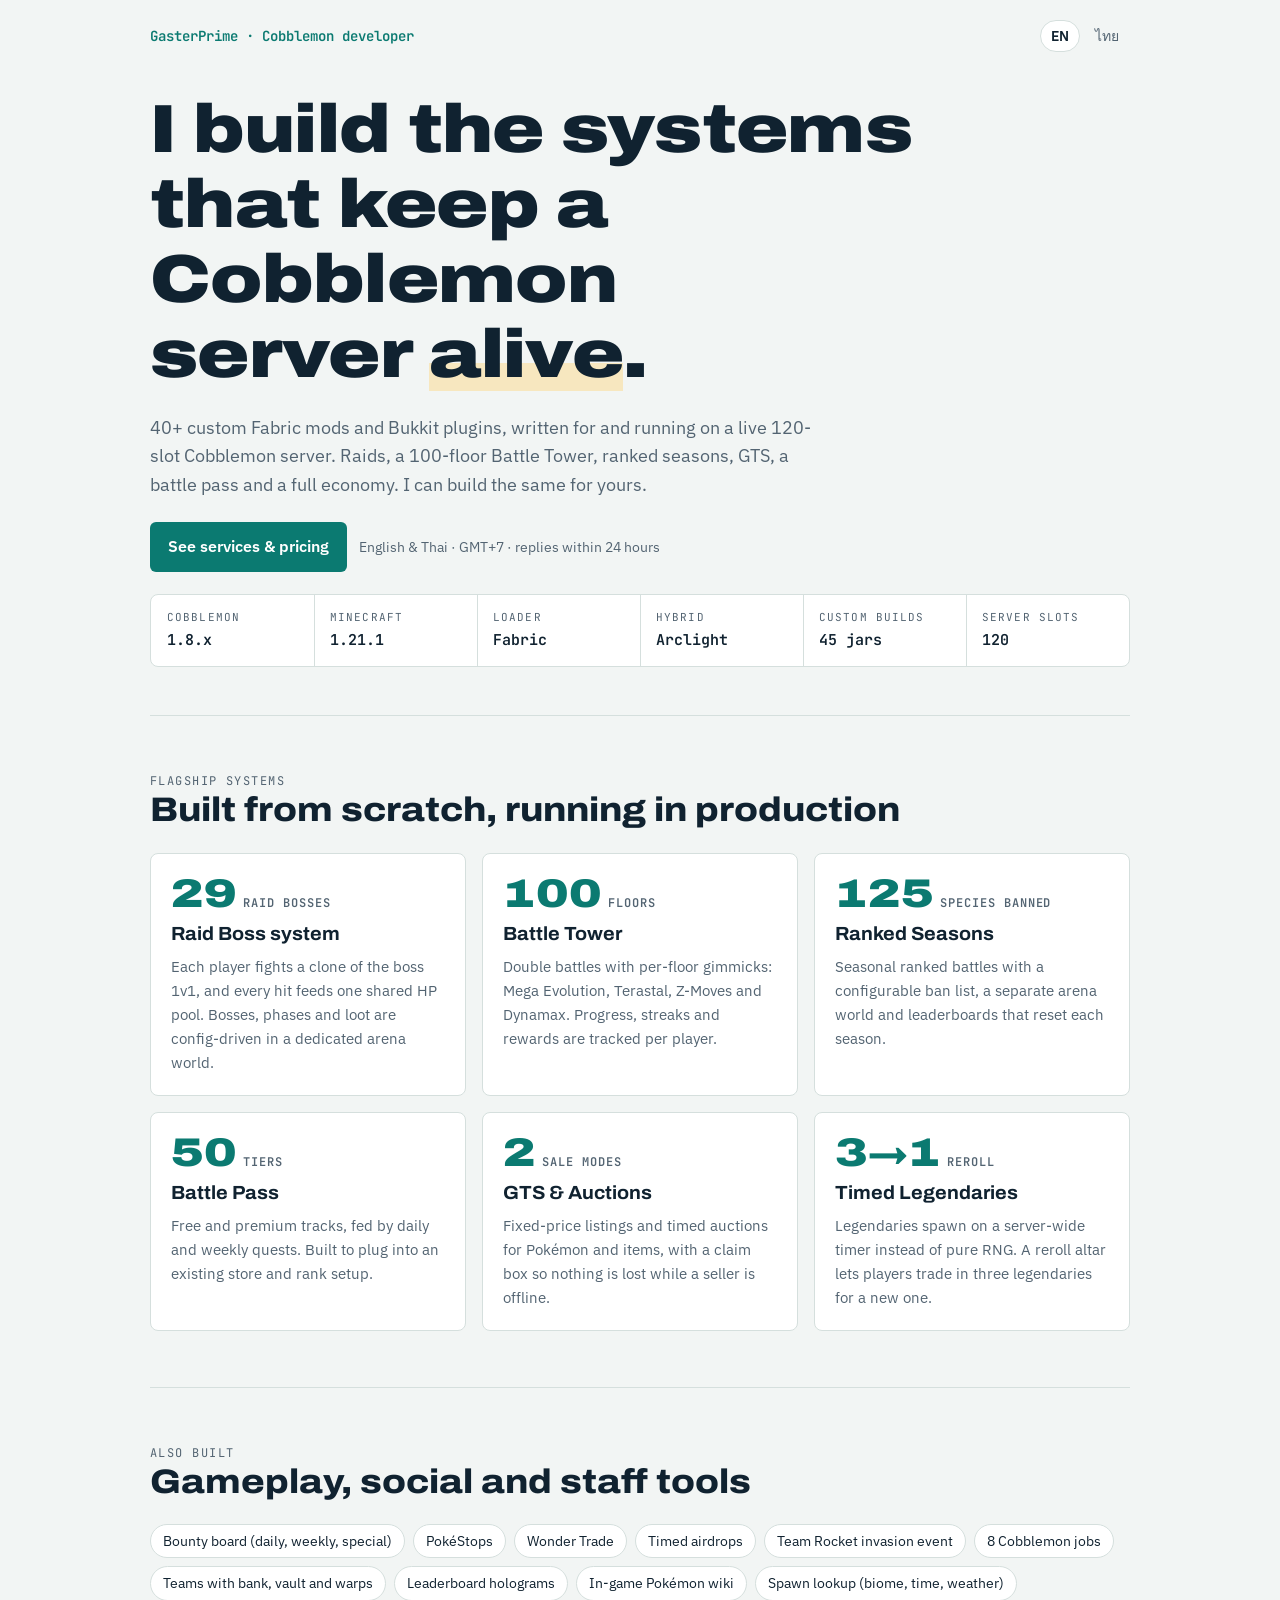
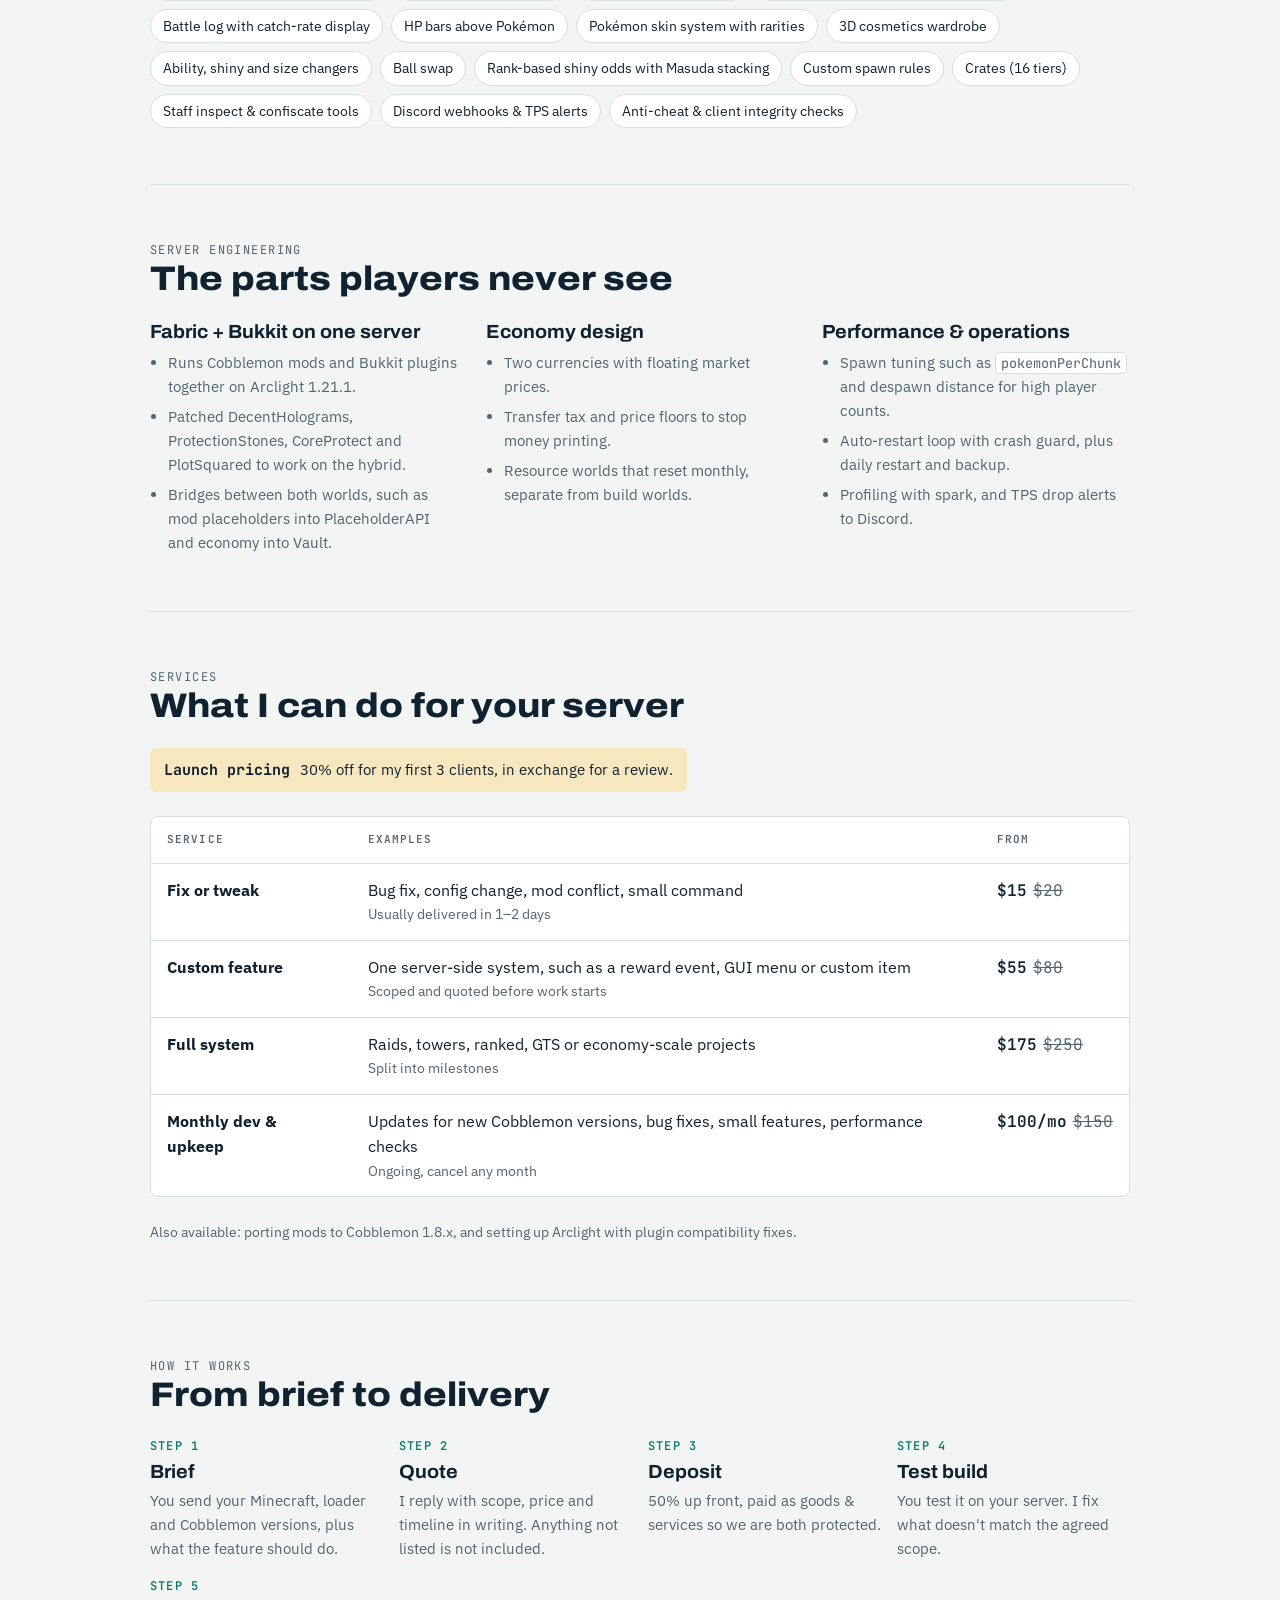
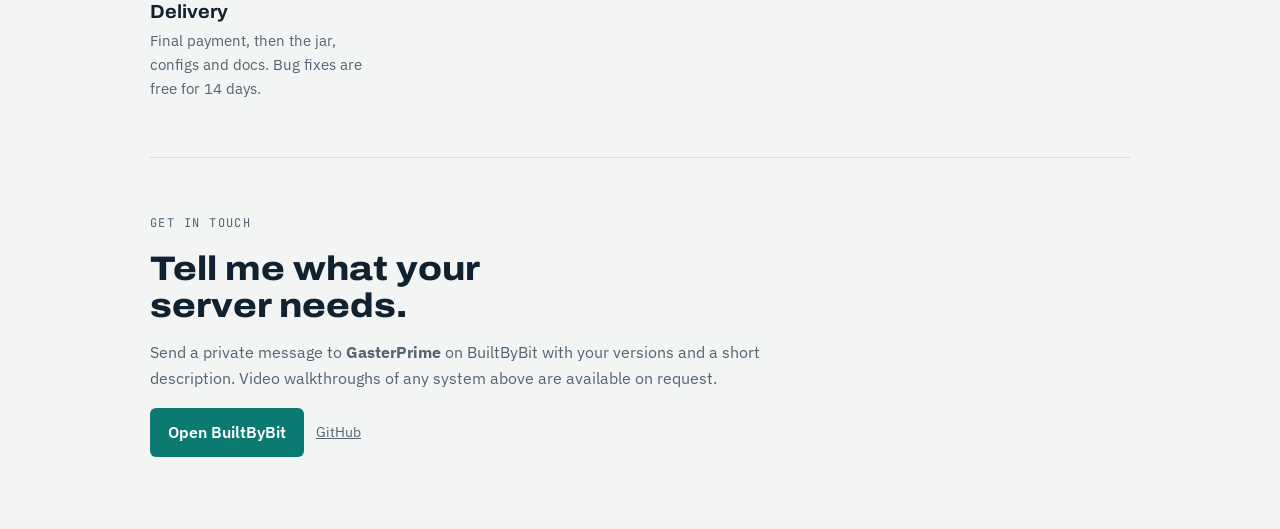
==== index.html @ 5b98ab50 "Portfolio site in English and Thai" ====
<!doctype html>
<html lang="en">
<head>
<meta charset="utf-8">
<meta name="viewport" content="width=device-width, initial-scale=1, viewport-fit=cover">
<title>GasterPrime · Cobblemon Developer</title>
<meta name="description" content="Custom Fabric mods and Bukkit plugins for Cobblemon servers. 40+ systems running on a live 120-slot Cobblemon 1.8 server.">
<link rel="alternate" hreflang="en" href="https://gasterprime.github.io/">
<link rel="alternate" hreflang="th" href="https://gasterprime.github.io/th/">
<link rel="preconnect" href="https://fonts.googleapis.com">
<link rel="preconnect" href="https://fonts.gstatic.com" crossorigin>
<link rel="stylesheet" href="https://fonts.googleapis.com/css2?family=Archivo:wdth,wght@62..125,400..900&family=IBM+Plex+Sans:wght@400;500;600&family=JetBrains+Mono:wght@400;600&display=swap">
<link rel="stylesheet" href="assets/style.css">
</head>
<body>
<div class="wrap">
  <div class="topbar">
    <span class="handle">GasterPrime · Cobblemon developer</span>
    <nav class="lang" aria-label="Language"><span>EN</span><a href="th/" hreflang="th" lang="th">ไทย</a></nav>
  </div>

  <header>
    <h1>I build the systems that keep a Cobblemon server <em>alive</em>.</h1>
    <p class="lede">40+ custom Fabric mods and Bukkit plugins, written for and running on a live 120-slot Cobblemon server. Raids, a 100-floor Battle Tower, ranked seasons, GTS, a battle pass and a full economy. I can build the same for yours.</p>
    <div class="cta-row">
      <a class="btn" href="#hire">See services &amp; pricing</a>
      <span class="note">English &amp; Thai · GMT+7 · replies within 24 hours</span>
    </div>
    <dl class="spec" aria-label="Production stack">
      <div><dt>Cobblemon</dt><dd>1.8.x</dd></div>
      <div><dt>Minecraft</dt><dd>1.21.1</dd></div>
      <div><dt>Loader</dt><dd>Fabric</dd></div>
      <div><dt>Hybrid</dt><dd>Arclight</dd></div>
      <div><dt>Custom builds</dt><dd>45 jars</dd></div>
      <div><dt>Server slots</dt><dd>120</dd></div>
    </dl>
  </header>

  <section aria-labelledby="flagship">
    <div>
      <p class="eyebrow">Flagship systems</p>
      <h2 id="flagship">Built from scratch, running in production</h2>
    </div>
    <div class="systems">
      <article class="sys">
        <div class="figure">29<small>raid bosses</small></div>
        <h3>Raid Boss system</h3>
        <p>Each player fights a clone of the boss 1v1, and every hit feeds one shared HP pool. Bosses, phases and loot are config-driven in a dedicated arena world.</p>
      </article>
      <article class="sys">
        <div class="figure">100<small>floors</small></div>
        <h3>Battle Tower</h3>
        <p>Double battles with per-floor gimmicks: Mega Evolution, Terastal, Z-Moves and Dynamax. Progress, streaks and rewards are tracked per player.</p>
      </article>
      <article class="sys">
        <div class="figure">125<small>species banned</small></div>
        <h3>Ranked Seasons</h3>
        <p>Seasonal ranked battles with a configurable ban list, a separate arena world and leaderboards that reset each season.</p>
      </article>
      <article class="sys">
        <div class="figure">50<small>tiers</small></div>
        <h3>Battle Pass</h3>
        <p>Free and premium tracks, fed by daily and weekly quests. Built to plug into an existing store and rank setup.</p>
      </article>
      <article class="sys">
        <div class="figure">2<small>sale modes</small></div>
        <h3>GTS &amp; Auctions</h3>
        <p>Fixed-price listings and timed auctions for Pokémon and items, with a claim box so nothing is lost while a seller is offline.</p>
      </article>
      <article class="sys">
        <div class="figure">3→1<small>reroll</small></div>
        <h3>Timed Legendaries</h3>
        <p>Legendaries spawn on a server-wide timer instead of pure RNG. A reroll altar lets players trade in three legendaries for a new one.</p>
      </article>
    </div>
  </section>

  <section aria-labelledby="more">
    <div>
      <p class="eyebrow">Also built</p>
      <h2 id="more">Gameplay, social and staff tools</h2>
    </div>
    <ul class="chips">
      <li>Bounty board (daily, weekly, special)</li>
      <li>PokéStops</li>
      <li>Wonder Trade</li>
      <li>Timed airdrops</li>
      <li>Team Rocket invasion event</li>
      <li>8 Cobblemon jobs</li>
      <li>Teams with bank, vault and warps</li>
      <li>Leaderboard holograms</li>
      <li>In-game Pokémon wiki</li>
      <li>Spawn lookup (biome, time, weather)</li>
      <li>Battle log with catch-rate display</li>
      <li>HP bars above Pokémon</li>
      <li>Pokémon skin system with rarities</li>
      <li>3D cosmetics wardrobe</li>
      <li>Ability, shiny and size changers</li>
      <li>Ball swap</li>
      <li>Rank-based shiny odds with Masuda stacking</li>
      <li>Custom spawn rules</li>
      <li>Crates (16 tiers)</li>
      <li>Staff inspect &amp; confiscate tools</li>
      <li>Discord webhooks &amp; TPS alerts</li>
      <li>Anti-cheat &amp; client integrity checks</li>
    </ul>
  </section>

  <section aria-labelledby="eng">
    <div>
      <p class="eyebrow">Server engineering</p>
      <h2 id="eng">The parts players never see</h2>
    </div>
    <div class="eng">
      <div>
        <h3>Fabric + Bukkit on one server</h3>
        <ul>
          <li>Runs Cobblemon mods and Bukkit plugins together on Arclight 1.21.1.</li>
          <li>Patched DecentHolograms, ProtectionStones, CoreProtect and PlotSquared to work on the hybrid.</li>
          <li>Bridges between both worlds, such as mod placeholders into PlaceholderAPI and economy into Vault.</li>
        </ul>
      </div>
      <div>
        <h3>Economy design</h3>
        <ul>
          <li>Two currencies with floating market prices.</li>
          <li>Transfer tax and price floors to stop money printing.</li>
          <li>Resource worlds that reset monthly, separate from build worlds.</li>
        </ul>
      </div>
      <div>
        <h3>Performance &amp; operations</h3>
        <ul>
          <li>Spawn tuning such as <code>pokemonPerChunk</code> and despawn distance for high player counts.</li>
          <li>Auto-restart loop with crash guard, plus daily restart and backup.</li>
          <li>Profiling with spark, and TPS drop alerts to Discord.</li>
        </ul>
      </div>
    </div>
  </section>

  <section id="hire" aria-labelledby="services">
    <div>
      <p class="eyebrow">Services</p>
      <h2 id="services">What I can do for your server</h2>
    </div>
    <p class="launch"><b>Launch pricing</b> 30% off for my first 3 clients, in exchange for a review.</p>
    <div class="table-wrap">
      <table>
        <thead><tr><th>Service</th><th>Examples</th><th>From</th></tr></thead>
        <tbody>
          <tr><td><b>Fix or tweak</b></td><td>Bug fix, config change, mod conflict, small command<small>Usually delivered in 1–2 days</small></td><td class="price">$15<s>$20</s></td></tr>
          <tr><td><b>Custom feature</b></td><td>One server-side system, such as a reward event, GUI menu or custom item<small>Scoped and quoted before work starts</small></td><td class="price">$55<s>$80</s></td></tr>
          <tr><td><b>Full system</b></td><td>Raids, towers, ranked, GTS or economy-scale projects<small>Split into milestones</small></td><td class="price">$175<s>$250</s></td></tr>
          <tr><td><b>Monthly dev &amp; upkeep</b></td><td>Updates for new Cobblemon versions, bug fixes, small features, performance checks<small>Ongoing, cancel any month</small></td><td class="price">$100/mo<s>$150</s></td></tr>
        </tbody>
      </table>
    </div>
    <p class="note">Also available: porting mods to Cobblemon 1.8.x, and setting up Arclight with plugin compatibility fixes.</p>
  </section>

  <section aria-labelledby="process">
    <div>
      <p class="eyebrow">How it works</p>
      <h2 id="process">From brief to delivery</h2>
    </div>
    <ol class="steps">
      <li><h3>Brief</h3><p>You send your Minecraft, loader and Cobblemon versions, plus what the feature should do.</p></li>
      <li><h3>Quote</h3><p>I reply with scope, price and timeline in writing. Anything not listed is not included.</p></li>
      <li><h3>Deposit</h3><p>50% up front, paid as goods &amp; services so we are both protected.</p></li>
      <li><h3>Test build</h3><p>You test it on your server. I fix what doesn't match the agreed scope.</p></li>
      <li><h3>Delivery</h3><p>Final payment, then the jar, configs and docs. Bug fixes are free for 14 days.</p></li>
    </ol>
  </section>

  <footer>
    <p class="eyebrow">Get in touch</p>
    <h2>Tell me what your server needs.</h2>
    <p class="lede">Send a private message to <b>GasterPrime</b> on BuiltByBit with your versions and a short description. Video walkthroughs of any system above are available on request.</p>
    <div class="cta-row">
      <a class="btn" href="https://builtbybit.com/" target="_blank" rel="noopener">Open BuiltByBit</a>
      <a class="note" href="https://github.com/GasterPrime" target="_blank" rel="noopener">GitHub</a>
    </div>
  </footer>
</div>
</body>
</html>
---- assets/style.css ----
/* Layout: one reading column; a spec strip under the hero, then systems, engineering, services, terms. */
:root {
  --bg: #f2f5f4;
  --surface: #ffffff;
  --ink: #102230;
  --muted: #536472;
  --line: #d5dfdd;
  --accent: #0b7a71;
  --accent-ink: #ffffff;
  --mark: #e0a21b;
  --mark-soft: #f7e7bf;
  --font-display: "Archivo", "Arial Narrow", system-ui, sans-serif;
  --font-body: "IBM Plex Sans", system-ui, -apple-system, "Segoe UI", sans-serif;
  --font-mono: "JetBrains Mono", ui-monospace, "SF Mono", Menlo, monospace;
  color-scheme: light;
}
@media (prefers-color-scheme: dark) {
  :root {
    --bg: #0c151c; --surface: #13202a; --ink: #e5edf1; --muted: #93a6b2; --line: #24343f;
    --accent: #3cc2b5; --accent-ink: #062a27; --mark: #f0b63a; --mark-soft: #3a2f14;
    color-scheme: dark;
  }
}
/* Thai: Archivo and Plex Sans have no Thai glyphs, so Thai text uses Plex Sans Thai */
:root:lang(th) {
  --font-display: "IBM Plex Sans Thai", "Archivo", system-ui, sans-serif;
  --font-body: "IBM Plex Sans Thai", "IBM Plex Sans", system-ui, sans-serif;
}

* { box-sizing: border-box; }
html { -webkit-text-size-adjust: 100%; }
body {
  margin: 0;
  background: var(--bg); color: var(--ink);
  font-family: var(--font-body); font-size: 16px; line-height: 1.6;
  padding-left: max(16px, env(safe-area-inset-left, 0px));
  padding-right: max(16px, env(safe-area-inset-right, 0px));
}
:lang(th) body { line-height: 1.75; }
.wrap { max-width: 980px; margin: 0 auto; }
section { padding-block: 56px; border-top: 1px solid var(--line); display: grid; gap: 24px; }
h1, h2, h3 { font-family: var(--font-display); text-wrap: balance; margin: 0; line-height: 1.1; }
:lang(th) h1, :lang(th) h2, :lang(th) h3 { line-height: 1.35; }
h2 { font-size: clamp(26px, 4vw, 34px); font-weight: 800; font-variation-settings: "wdth" 112; }
h3 { font-size: 19px; font-weight: 700; font-variation-settings: "wdth" 104; }
p { margin: 0; }
.eyebrow { font-family: var(--font-mono); font-size: 12px; letter-spacing: .12em; text-transform: uppercase; color: var(--muted); }
:lang(th) .eyebrow { font-family: var(--font-body); letter-spacing: .02em; font-size: 13px; font-weight: 600; }
.lede { color: var(--muted); max-width: 62ch; }

/* Top bar with language switch */
.topbar { display: flex; justify-content: space-between; align-items: center; gap: 12px; padding-block: 20px 0; }
.handle { font-family: var(--font-mono); font-size: 14px; color: var(--accent); font-weight: 600; }
.lang { display: flex; gap: 4px; font-size: 14px; }
.lang a, .lang span { padding: 4px 10px; border-radius: 999px; text-decoration: none; color: var(--muted); border: 1px solid transparent; }
.lang span { color: var(--ink); border-color: var(--line); background: var(--surface); font-weight: 600; }
.lang a:hover { color: var(--ink); }

/* Hero */
header { padding-block: 40px 48px; display: grid; gap: 22px; }
h1 { font-size: clamp(36px, 7vw, 68px); font-weight: 900; font-variation-settings: "wdth" 118; letter-spacing: -.01em; max-width: 16ch; }
:lang(th) h1 { font-size: clamp(32px, 6vw, 56px); font-weight: 700; letter-spacing: 0; max-width: 20ch; }
h1 em { font-style: normal; background: linear-gradient(transparent 62%, var(--mark-soft) 62%); }
header .lede { font-size: 18px; }
.cta-row { display: flex; flex-wrap: wrap; gap: 12px; align-items: center; }
.btn { display: inline-flex; align-items: center; gap: 8px; padding: 12px 18px; border-radius: 6px; font-weight: 600; text-decoration: none; background: var(--accent); color: var(--accent-ink); }
.btn:focus-visible, a:focus-visible { outline: 3px solid var(--mark); outline-offset: 2px; }
.note { font-size: 14px; color: var(--muted); }

/* Spec strip: the real stack, as a server owner would read it */
.spec { display: grid; grid-template-columns: repeat(auto-fit, minmax(150px, 1fr)); border: 1px solid var(--line); border-radius: 8px; overflow: hidden; background: var(--surface); margin: 0; }
.spec div { padding: 14px 16px; border-right: 1px solid var(--line); border-bottom: 1px solid var(--line); margin: 0 -1px -1px 0; display: grid; gap: 2px; min-width: 0; }
.spec dt { font-family: var(--font-mono); font-size: 11px; letter-spacing: .1em; text-transform: uppercase; color: var(--muted); }
:lang(th) .spec dt { font-family: var(--font-body); letter-spacing: 0; font-size: 12px; }
.spec dd { margin: 0; font-family: var(--font-mono); font-weight: 600; font-size: 15px; font-variant-numeric: tabular-nums; }

/* Flagship systems */
.systems { display: grid; grid-template-columns: repeat(auto-fit, minmax(280px, 1fr)); gap: 16px; }
.sys { background: var(--surface); border: 1px solid var(--line); border-radius: 8px; padding: 20px; display: grid; gap: 10px; align-content: start; min-width: 0; }
.figure { font-family: "Archivo", "Arial Narrow", sans-serif; font-weight: 900; font-variation-settings: "wdth" 125; font-size: 40px; line-height: 1; color: var(--accent); font-variant-numeric: tabular-nums; }
.figure small { font-family: var(--font-mono); font-size: 12px; font-weight: 600; letter-spacing: .08em; text-transform: uppercase; color: var(--muted); margin-left: 6px; }
:lang(th) .figure small { font-family: var(--font-body); letter-spacing: 0; font-size: 13px; }
.sys p { color: var(--muted); font-size: 15px; }

.chips { display: flex; flex-wrap: wrap; gap: 8px; list-style: none; padding: 0; margin: 0; }
.chips li { border: 1px solid var(--line); border-radius: 999px; padding: 5px 12px; font-size: 14px; background: var(--surface); }

/* Engineering */
.eng { display: grid; grid-template-columns: repeat(auto-fit, minmax(260px, 1fr)); gap: 28px; }
.eng > div { display: grid; gap: 8px; align-content: start; min-width: 0; }
.eng ul { margin: 0; padding-left: 18px; color: var(--muted); display: grid; gap: 6px; font-size: 15px; }
code { font-family: var(--font-mono); font-size: .9em; background: var(--surface); border: 1px solid var(--line); border-radius: 4px; padding: 1px 5px; }

/* Services */
.launch { display: inline-flex; gap: 10px; align-items: center; flex-wrap: wrap; background: var(--mark-soft); border-radius: 6px; padding: 10px 14px; font-size: 15px; justify-self: start; }
.launch b { font-family: var(--font-mono); color: var(--ink); }
:lang(th) .launch b { font-family: var(--font-body); }
.table-wrap { overflow-x: auto; border: 1px solid var(--line); border-radius: 8px; background: var(--surface); }
table { width: 100%; border-collapse: collapse; min-width: 560px; }
th, td { text-align: left; padding: 14px 16px; border-bottom: 1px solid var(--line); vertical-align: top; }
tr:last-child td { border-bottom: 0; }
th { font-family: var(--font-mono); font-size: 11px; letter-spacing: .1em; text-transform: uppercase; color: var(--muted); font-weight: 600; }
:lang(th) th { font-family: var(--font-body); letter-spacing: 0; font-size: 13px; }
td.price { font-family: var(--font-mono); font-weight: 600; white-space: nowrap; font-variant-numeric: tabular-nums; }
td.price s { color: var(--muted); font-weight: 400; margin-left: 6px; }
td small { display: block; color: var(--muted); font-size: 14px; }

/* Terms: a real order of steps */
.steps { list-style: none; padding: 0; margin: 0; display: grid; grid-template-columns: repeat(auto-fit, minmax(200px, 1fr)); gap: 16px; counter-reset: step; }
.steps li { counter-increment: step; display: grid; gap: 6px; align-content: start; min-width: 0; }
.steps li::before { content: "Step " counter(step); font-family: var(--font-mono); font-size: 12px; letter-spacing: .1em; text-transform: uppercase; color: var(--accent); font-weight: 600; }
:lang(th) .steps li::before { content: "ขั้นที่ " counter(step); font-family: var(--font-body); letter-spacing: 0; font-size: 13px; }
.steps p { color: var(--muted); font-size: 15px; }

footer { padding-block: 56px 72px; border-top: 1px solid var(--line); display: grid; gap: 16px; }
footer h2 { max-width: 20ch; }

@media (prefers-reduced-motion: no-preference) {
  .btn { transition: transform .15s ease; }
  .btn:hover { transform: translateY(-1px); }
}
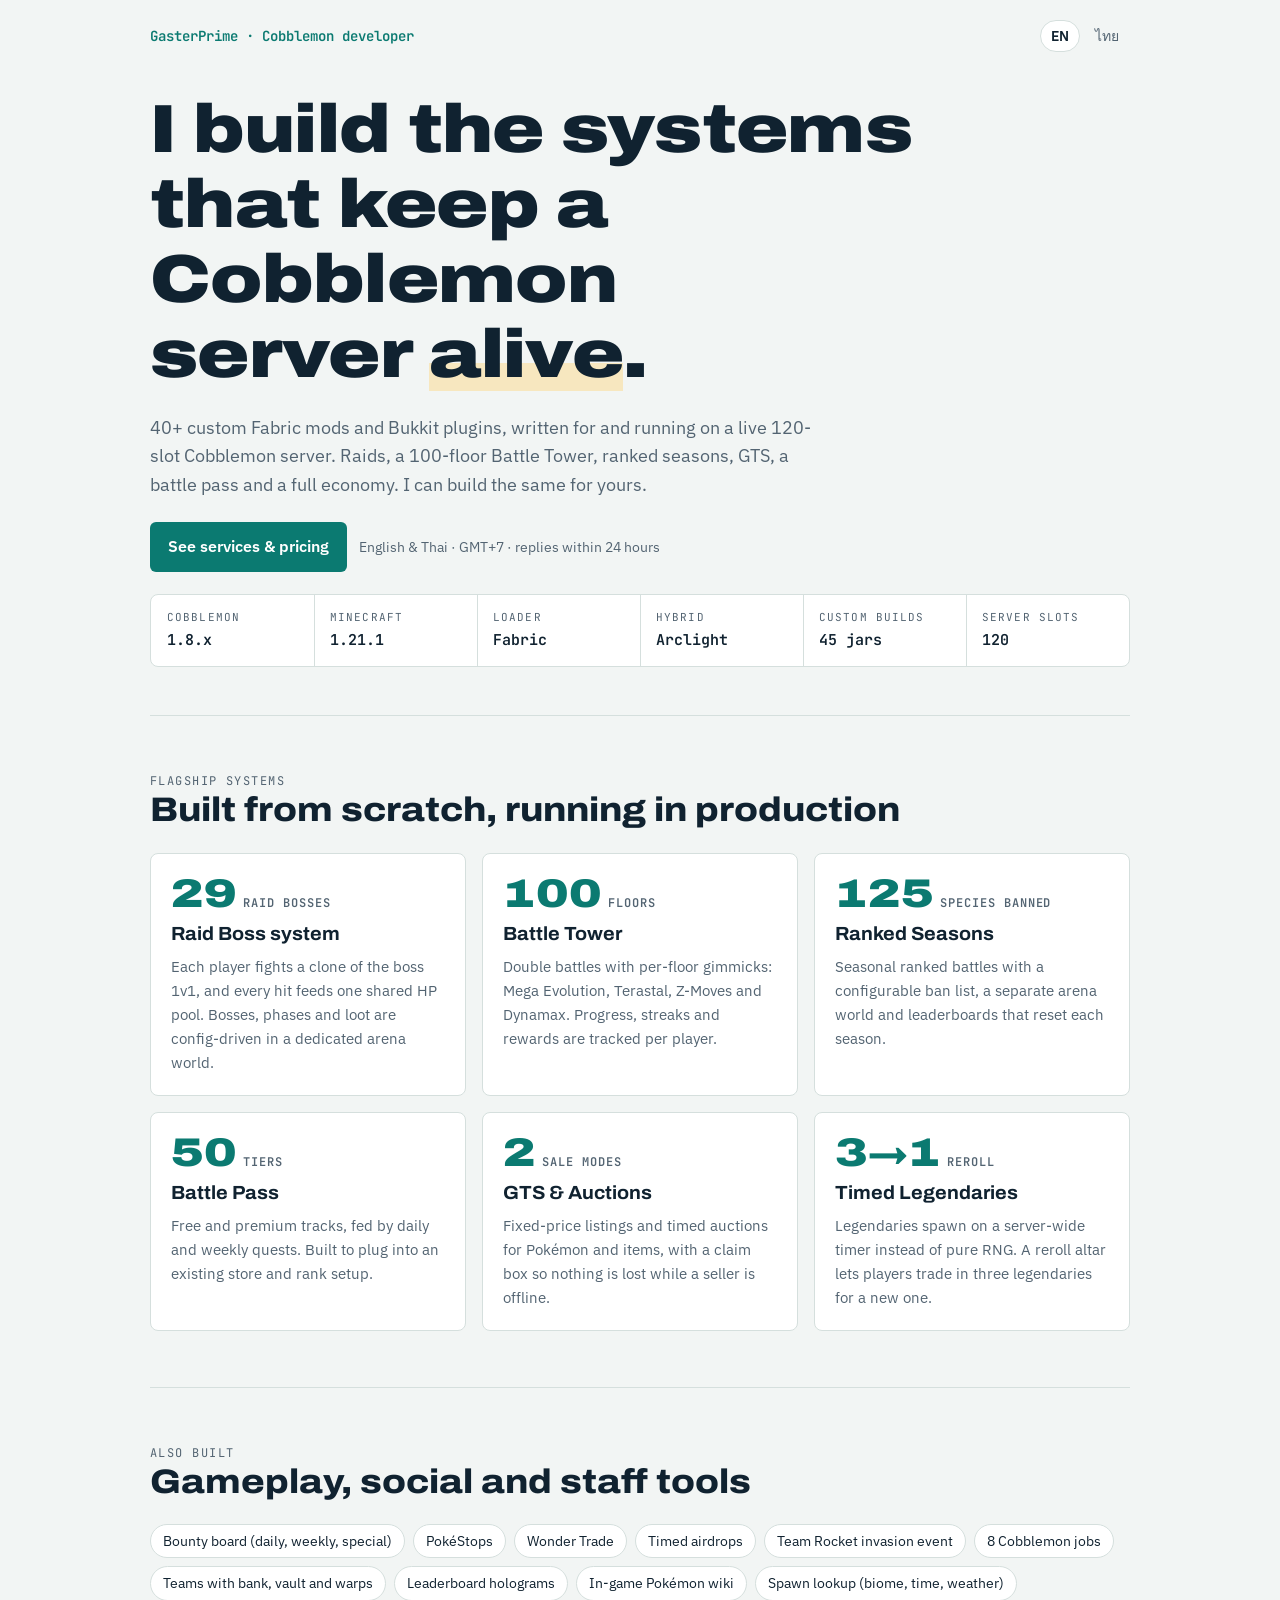
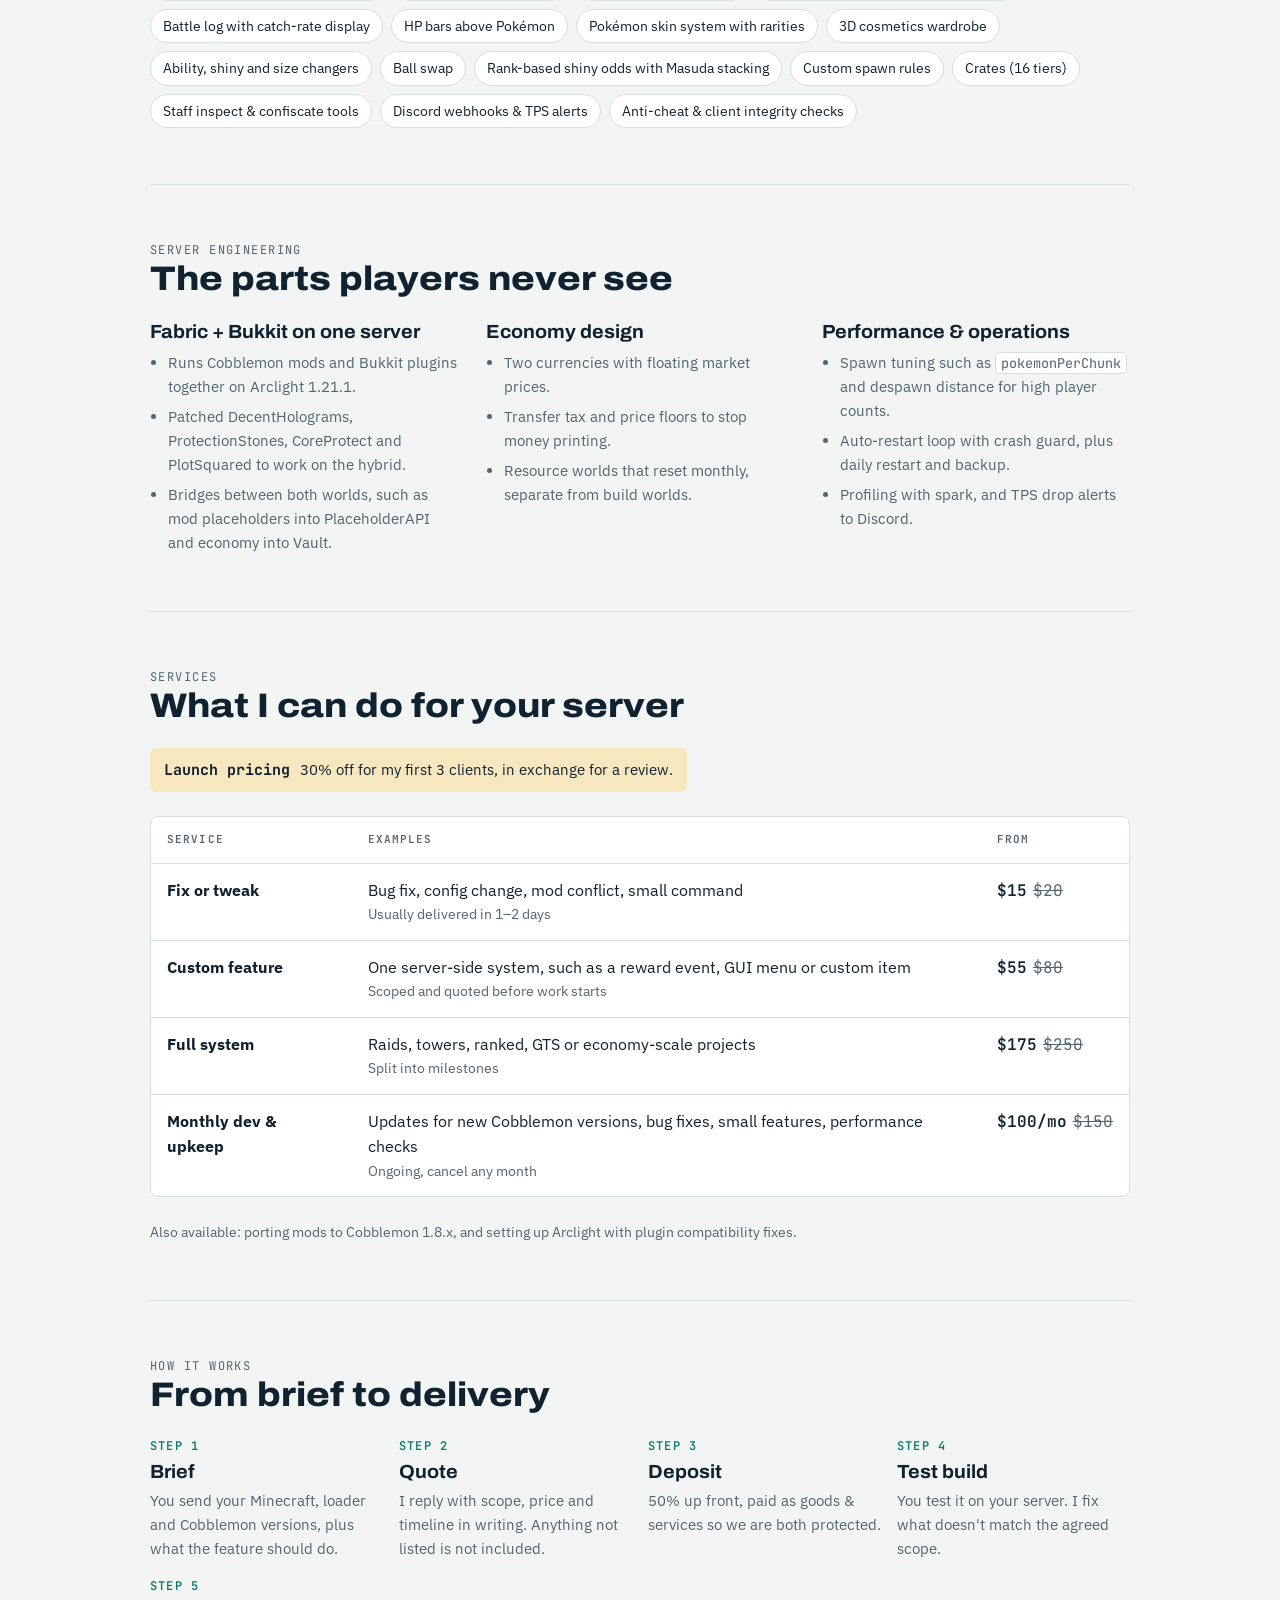
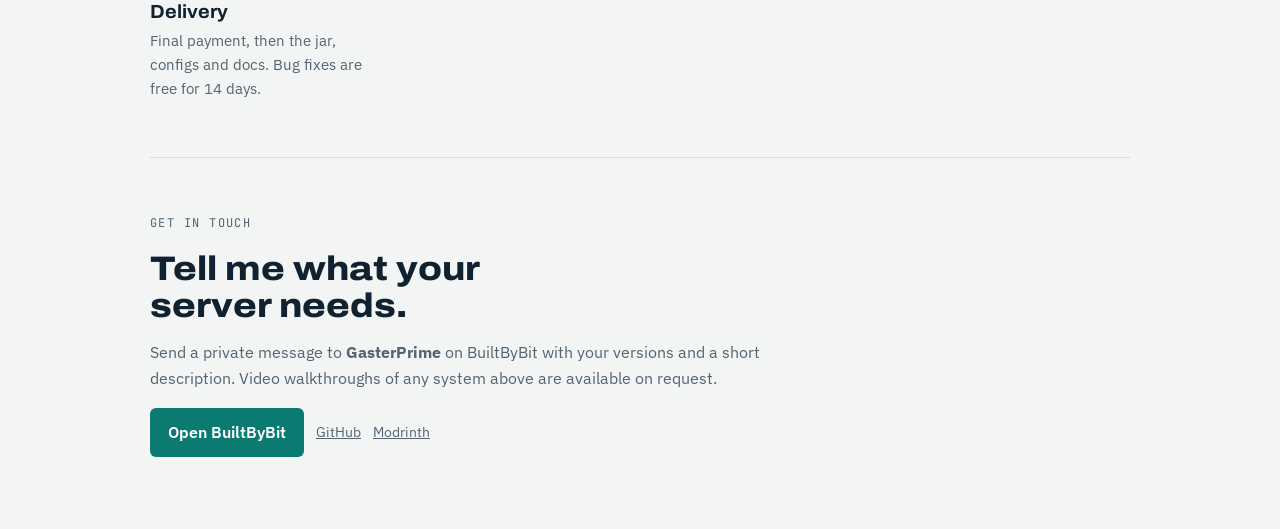
==== commit 54581d8d: "Link Modrinth profile" ====
--- a/index.html
+++ b/index.html
@@ -180,6 +180,7 @@
     <div class="cta-row">
       <a class="btn" href="https://builtbybit.com/" target="_blank" rel="noopener">Open BuiltByBit</a>
       <a class="note" href="https://github.com/GasterPrime" target="_blank" rel="noopener">GitHub</a>
+      <a class="note" href="https://modrinth.com/user/GasterPrimeDev" target="_blank" rel="noopener">Modrinth</a>
     </div>
   </footer>
 </div>
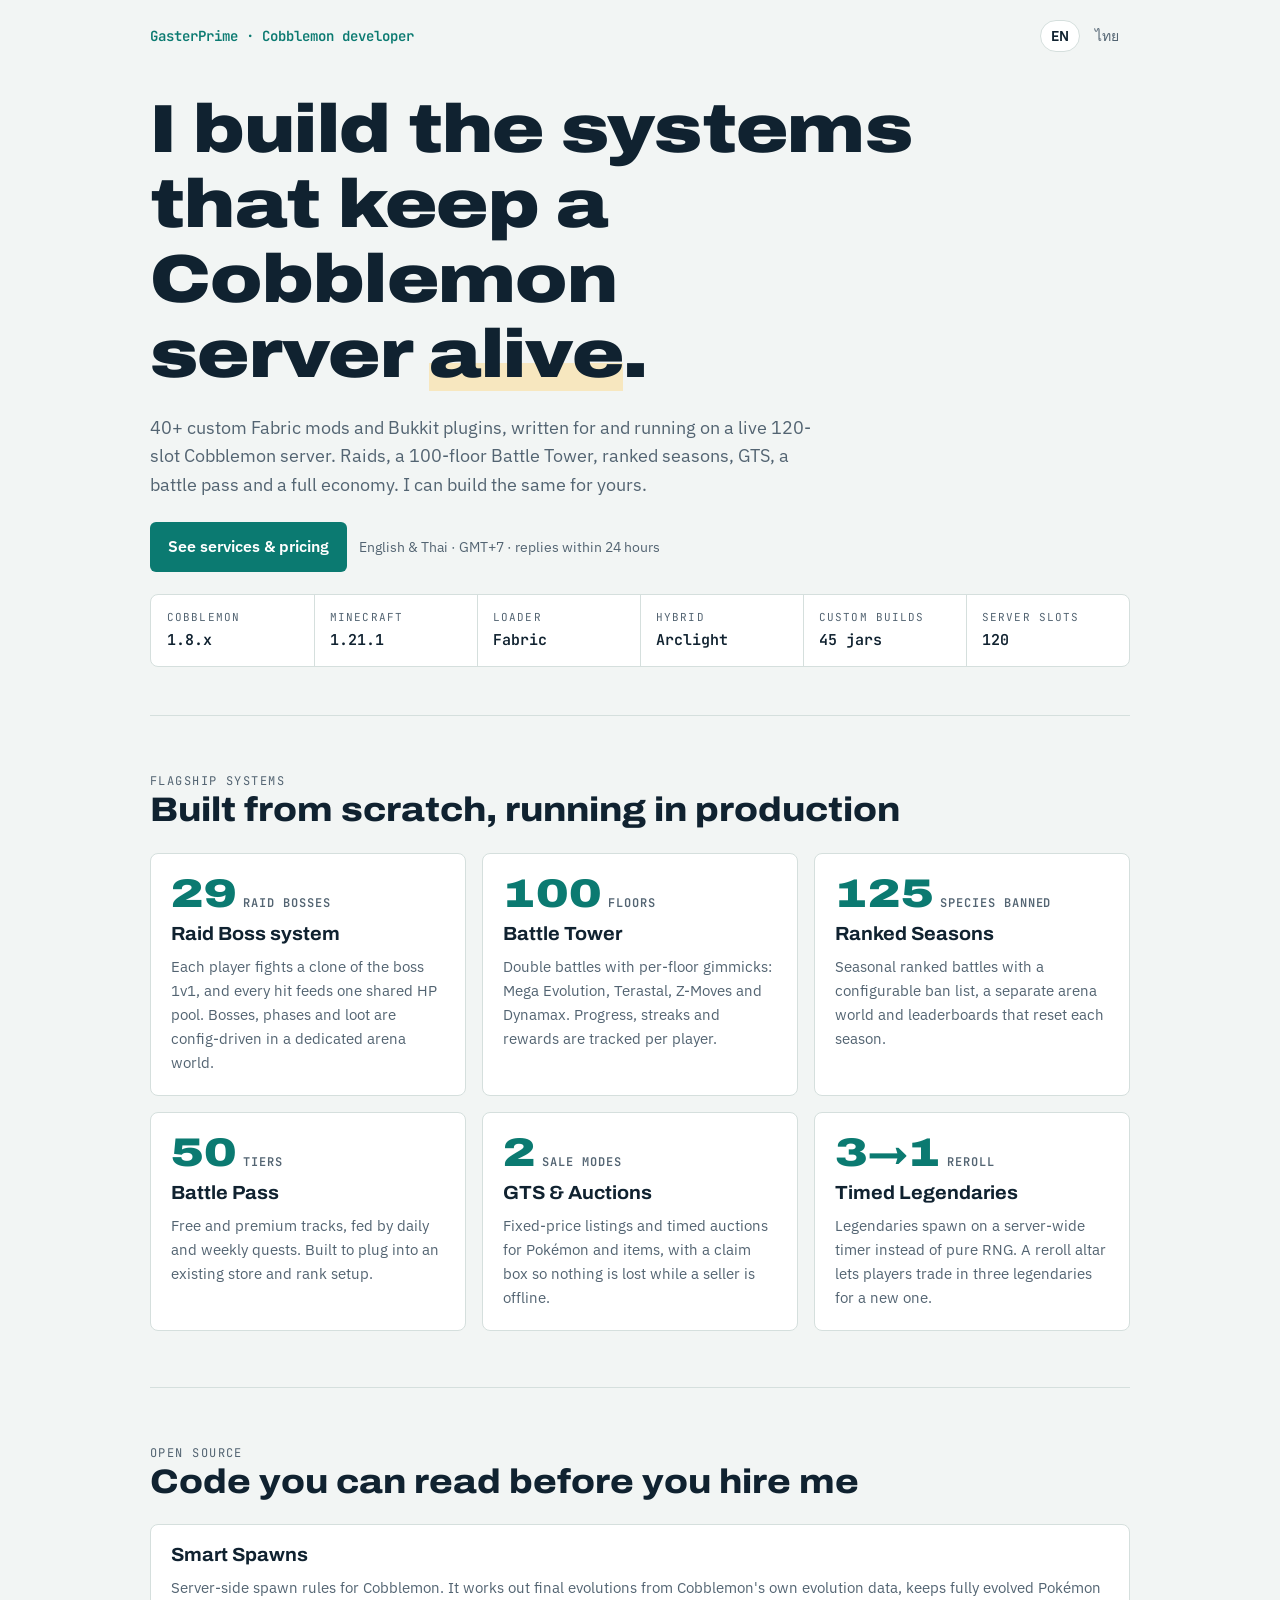
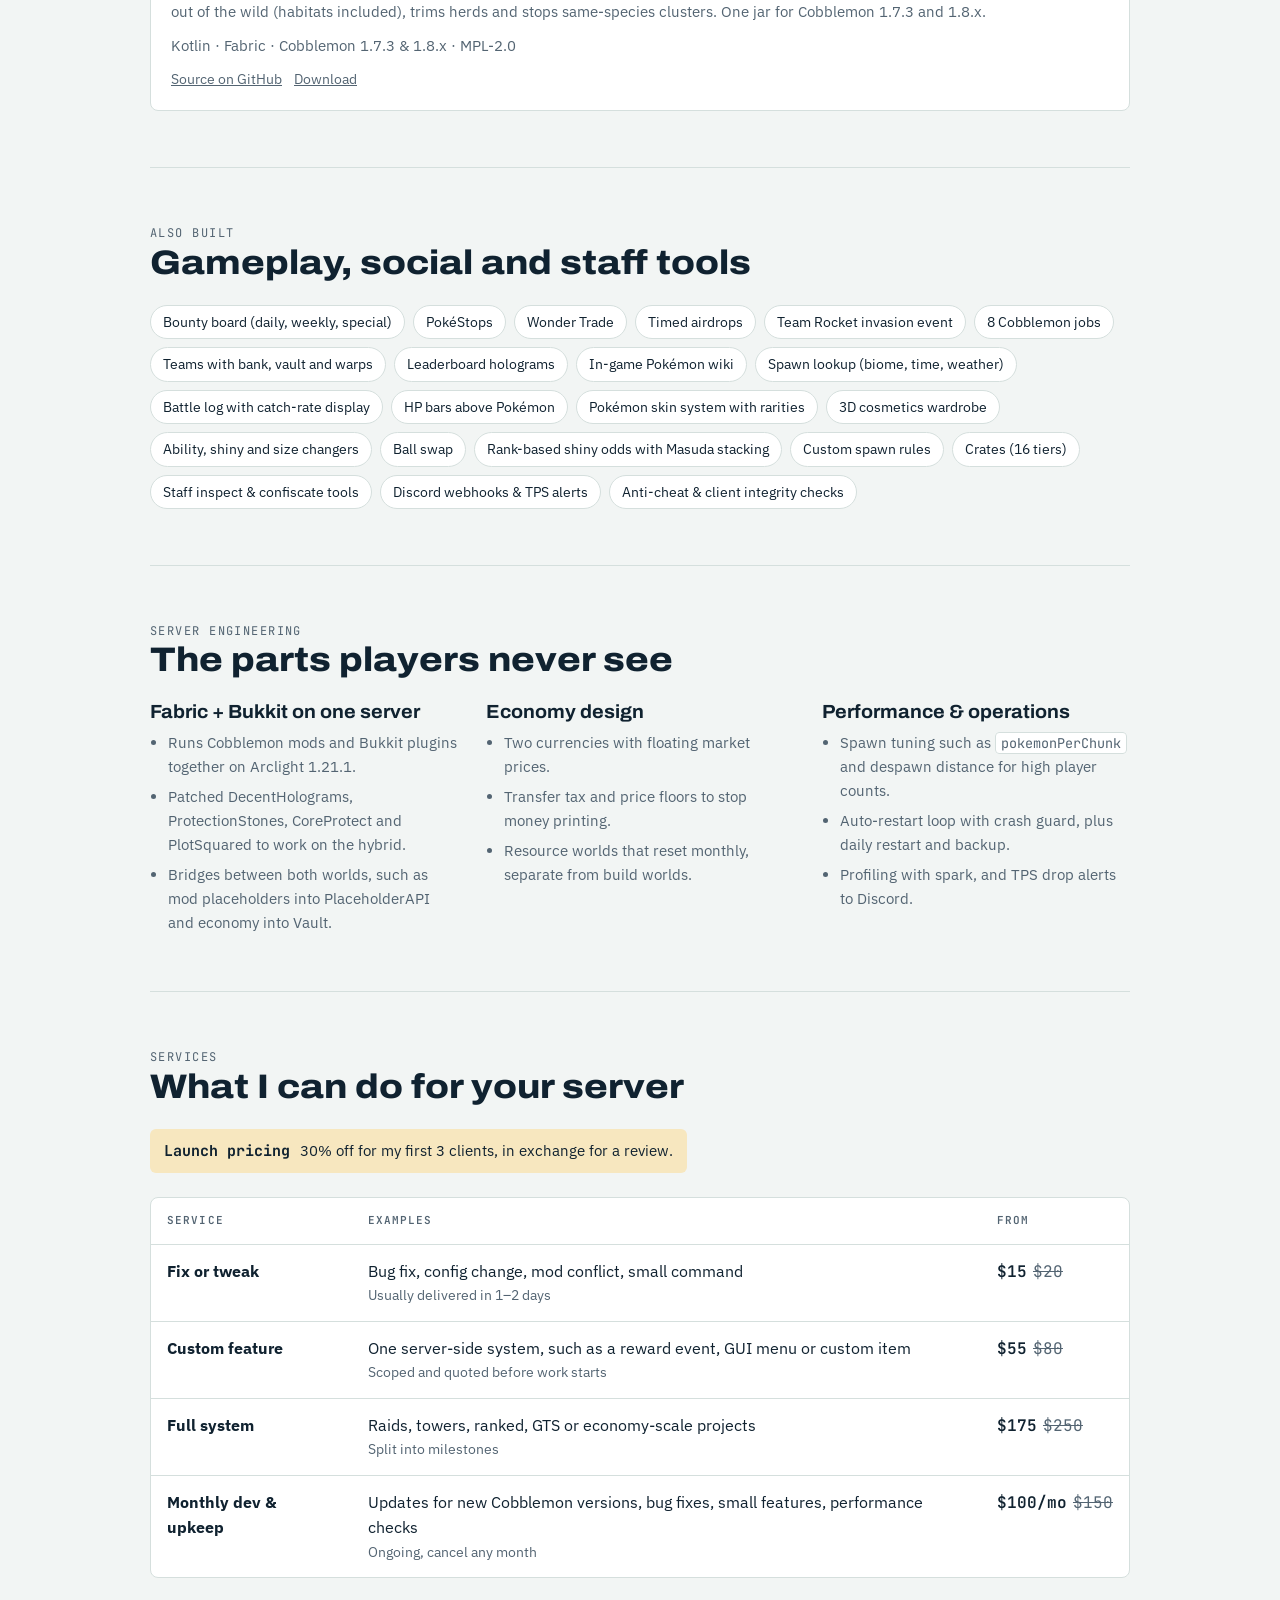
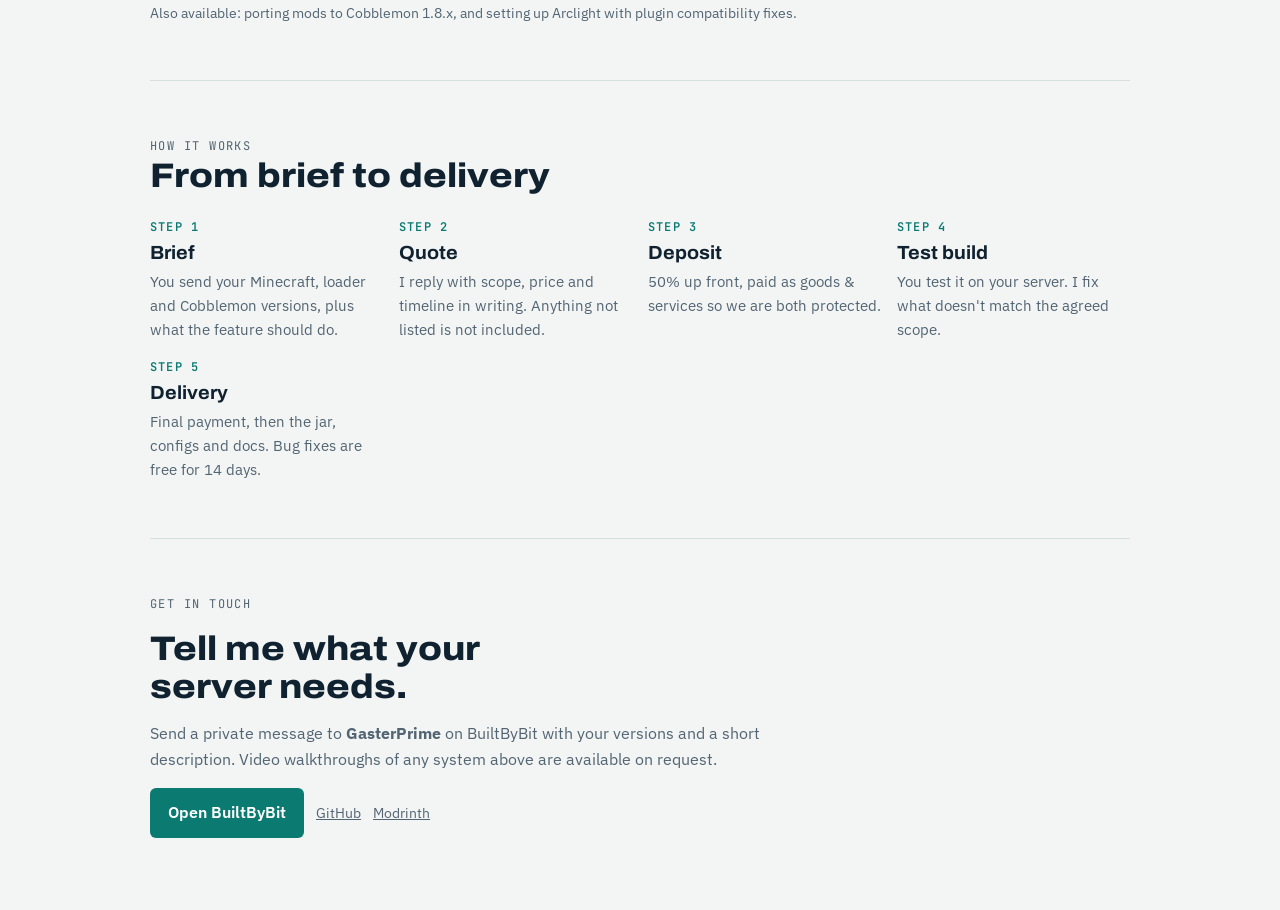
==== commit 2aa5816f: "Add Smart Spawns open-source section" ====
--- a/index.html
+++ b/index.html
@@ -73,6 +73,22 @@
         <p>Legendaries spawn on a server-wide timer instead of pure RNG. A reroll altar lets players trade in three legendaries for a new one.</p>
       </article>
     </div>
+  </section>
+
+  <section aria-labelledby="oss">
+    <div>
+      <p class="eyebrow">Open source</p>
+      <h2 id="oss">Code you can read before you hire me</h2>
+    </div>
+    <article class="sys">
+      <h3>Smart Spawns</h3>
+      <p>Server-side spawn rules for Cobblemon. It works out final evolutions from Cobblemon's own evolution data, keeps fully evolved Pokémon out of the wild (habitats included), trims herds and stops same-species clusters. One jar for Cobblemon 1.7.3 and 1.8.x.</p>
+      <p class="note">Kotlin · Fabric · Cobblemon 1.7.3 &amp; 1.8.x · MPL-2.0</p>
+      <div class="cta-row">
+        <a class="note" href="https://github.com/GasterPrime/smart-spawns" target="_blank" rel="noopener">Source on GitHub</a>
+        <a class="note" href="https://github.com/GasterPrime/smart-spawns/releases" target="_blank" rel="noopener">Download</a>
+      </div>
+    </article>
   </section>
 
   <section aria-labelledby="more">
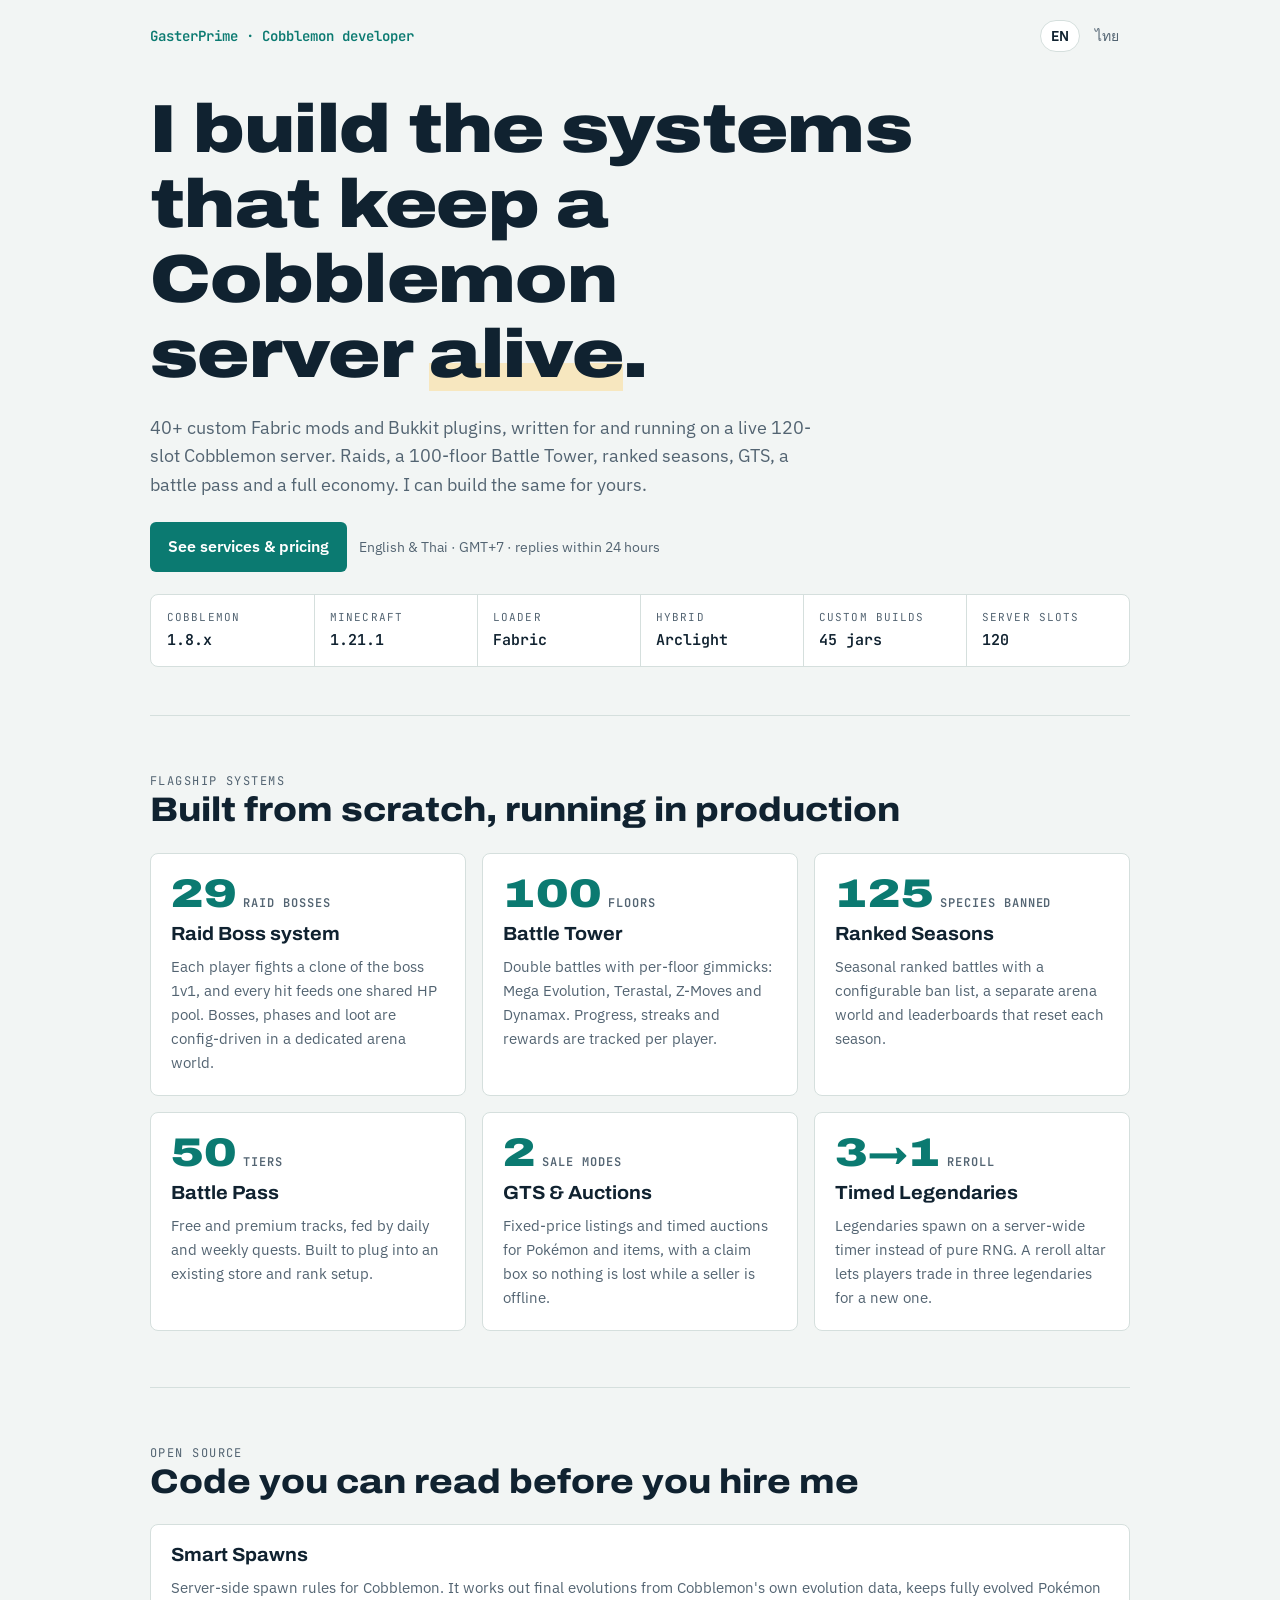
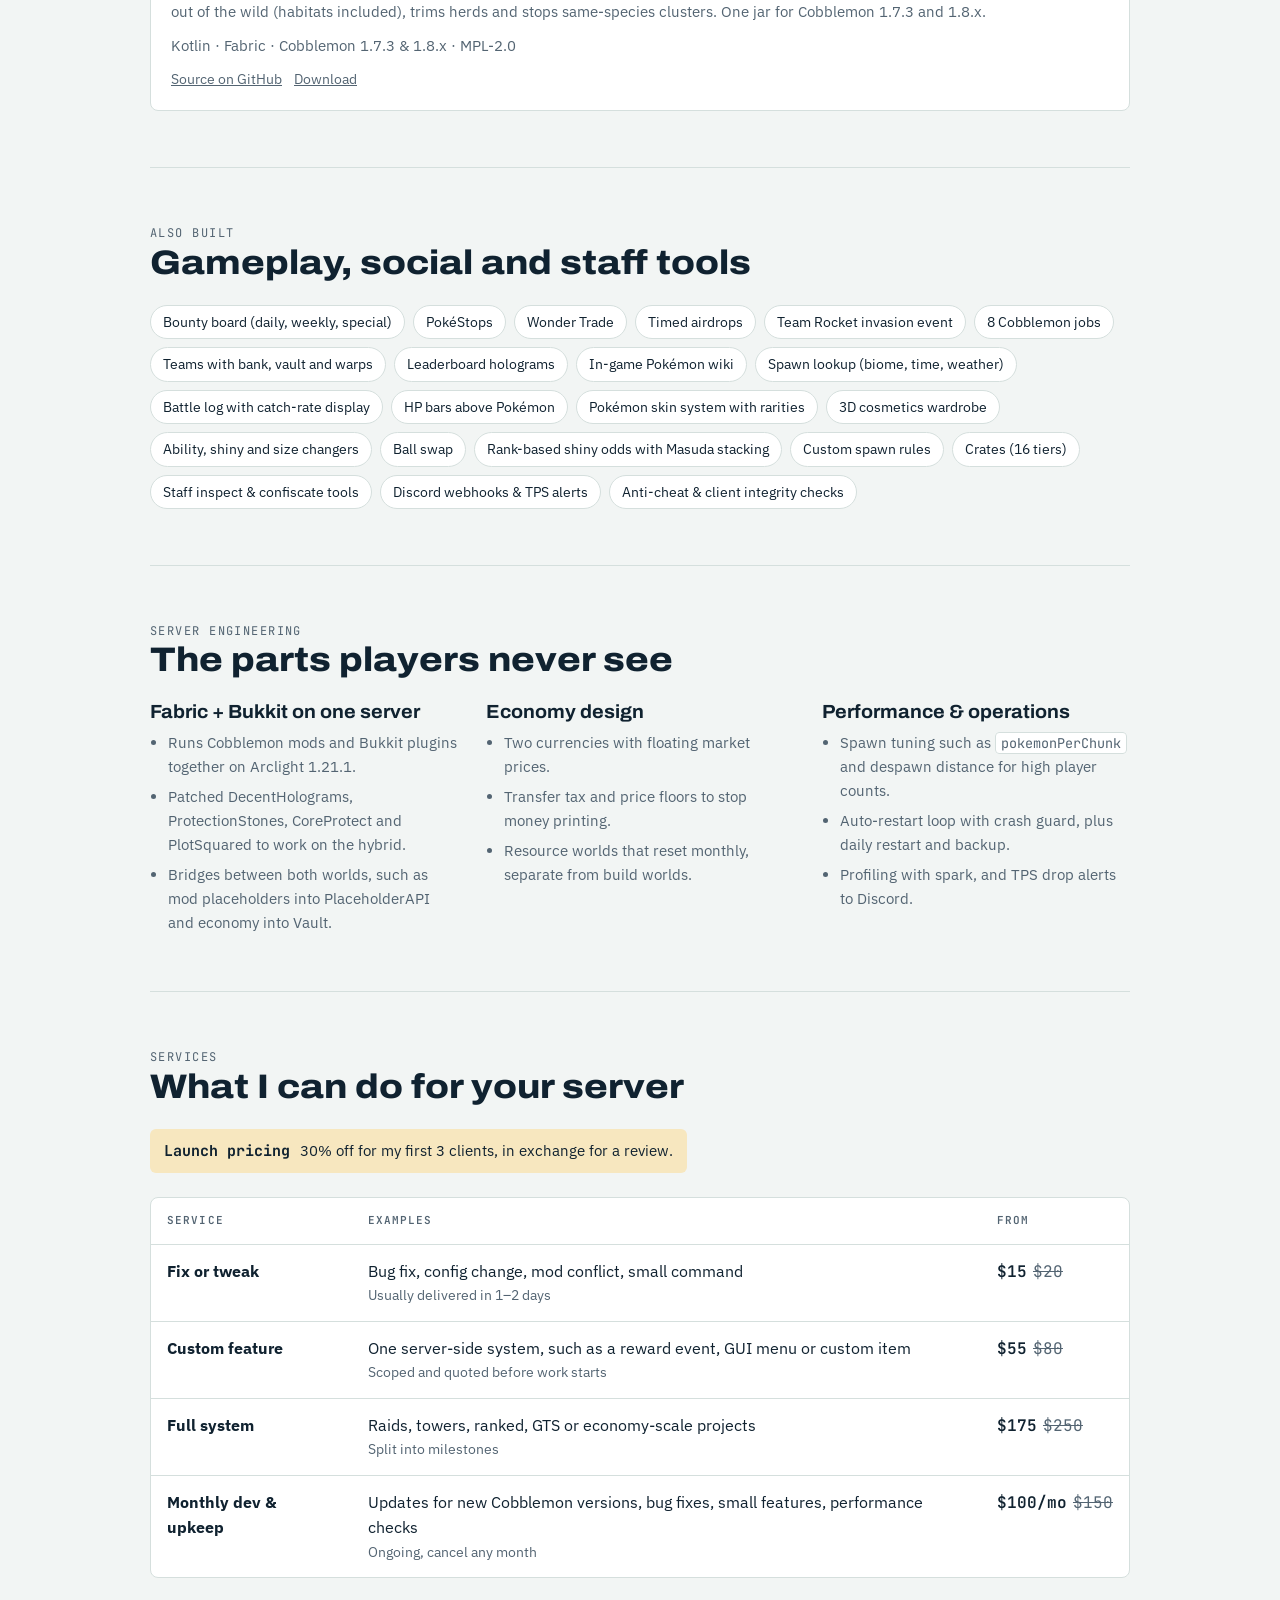
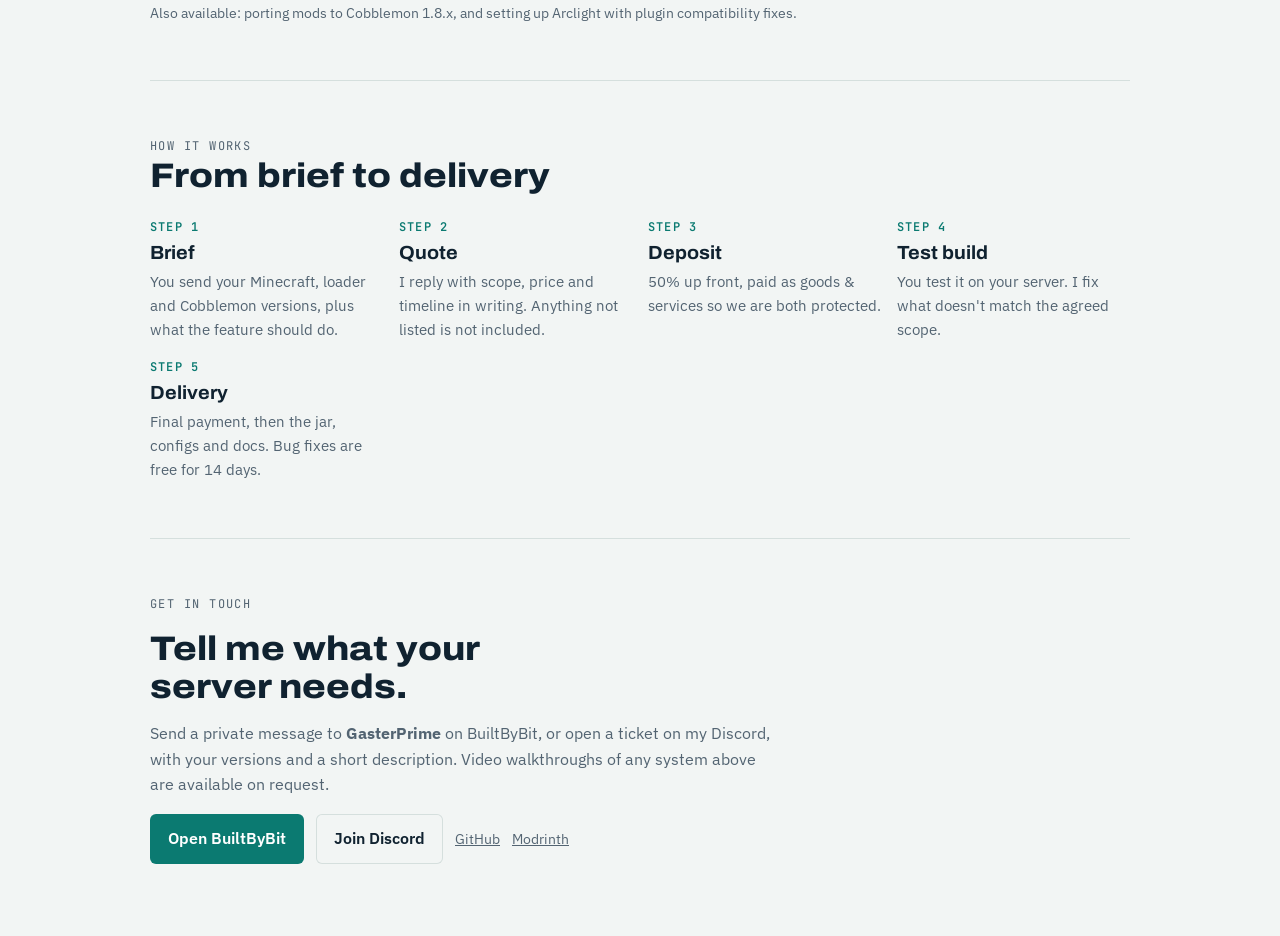
==== commit 65fe9cff: "Add Discord link to contact section" ====
--- a/index.html
+++ b/index.html
@@ -192,9 +192,10 @@
   <footer>
     <p class="eyebrow">Get in touch</p>
     <h2>Tell me what your server needs.</h2>
-    <p class="lede">Send a private message to <b>GasterPrime</b> on BuiltByBit with your versions and a short description. Video walkthroughs of any system above are available on request.</p>
+    <p class="lede">Send a private message to <b>GasterPrime</b> on BuiltByBit, or open a ticket on my Discord, with your versions and a short description. Video walkthroughs of any system above are available on request.</p>
     <div class="cta-row">
-      <a class="btn" href="https://builtbybit.com/" target="_blank" rel="noopener">Open BuiltByBit</a>
+      <a class="btn" href="https://builtbybit.com/members/952626/" target="_blank" rel="noopener">Open BuiltByBit</a>
+      <a class="btn ghost" href="https://discord.gg/PkxMp56xcr" target="_blank" rel="noopener">Join Discord</a>
       <a class="note" href="https://github.com/GasterPrime" target="_blank" rel="noopener">GitHub</a>
       <a class="note" href="https://modrinth.com/user/GasterPrimeDev" target="_blank" rel="noopener">Modrinth</a>
     </div>
--- a/assets/style.css
+++ b/assets/style.css
@@ -64,6 +64,7 @@
 header .lede { font-size: 18px; }
 .cta-row { display: flex; flex-wrap: wrap; gap: 12px; align-items: center; }
 .btn { display: inline-flex; align-items: center; gap: 8px; padding: 12px 18px; border-radius: 6px; font-weight: 600; text-decoration: none; background: var(--accent); color: var(--accent-ink); }
+.btn.ghost { background: transparent; color: var(--ink); box-shadow: inset 0 0 0 1px var(--line); }
 .btn:focus-visible, a:focus-visible { outline: 3px solid var(--mark); outline-offset: 2px; }
 .note { font-size: 14px; color: var(--muted); }
 
